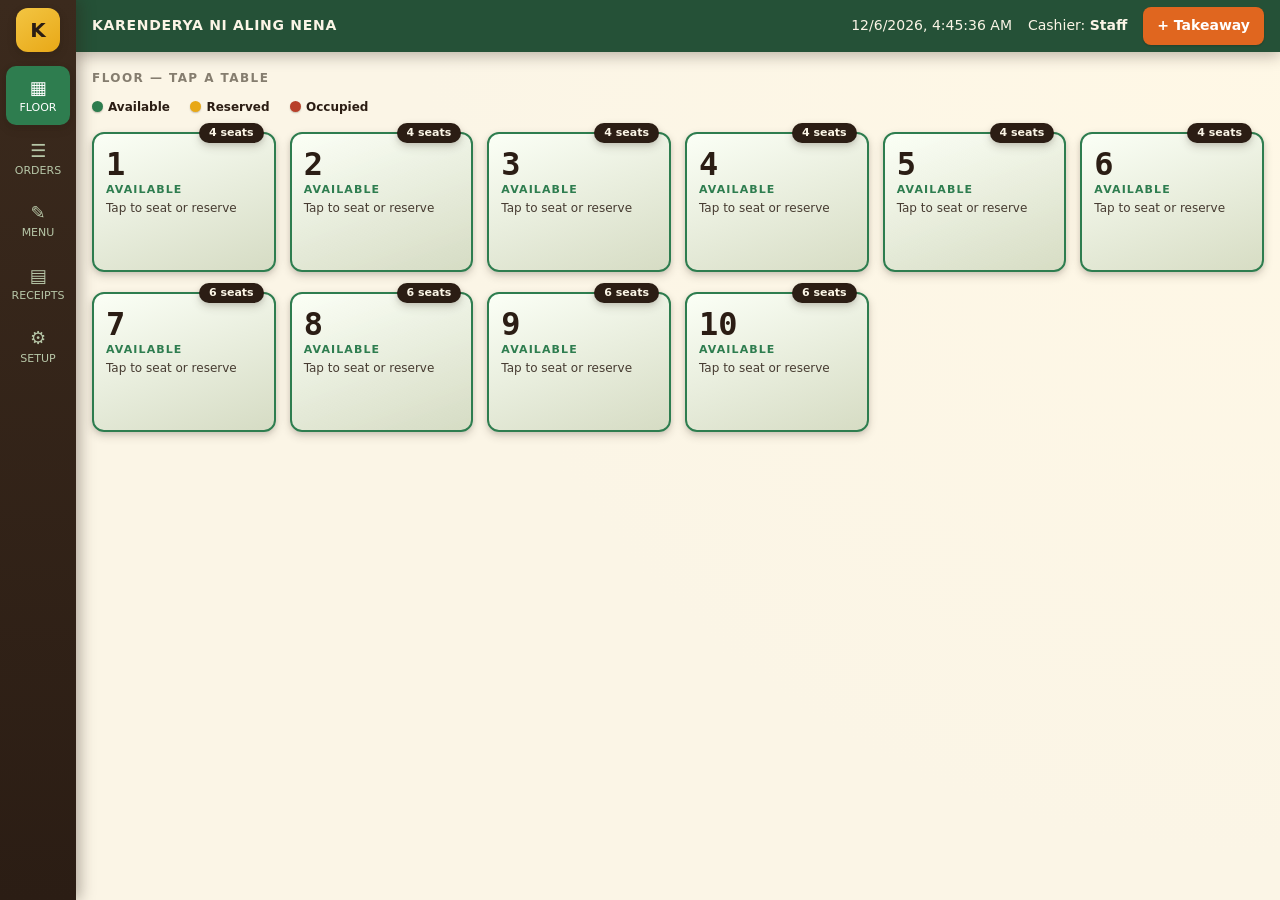
==== bill.html @ 6fe8aeac "Add files via upload" ====
<!DOCTYPE html>
<html>
<head>
  <meta charset="utf-8">
  <meta name="viewport" content="width=device-width,initial-scale=1">
  <title>Karenderya POS - Bill</title>
  <link rel="stylesheet" href="style.css">
</head>
<body>
  <section id="app">
    <nav id="side-menu">
      <strong class="logo">K</strong>
      <a id="link-floor" href="index.html" class="active"><span>▦</span>Floor</a>
      <a id="link-orders" href="orders.html"><span>☰</span>Orders</a>
      <a id="link-menu" href="menu.html"><span>✎</span>Menu</a>
      <a id="link-receipts" href="receipts.html"><span>▤</span>Receipts</a>
      <a id="link-settings" href="settings.html"><span>⚙</span>Setup</a>
    </nav>
    <header id="top-bar">
      <strong id="shop-name"></strong>
      <span id="date-time"></span>
      <span>Cashier: <b id="cashier-name"></b></span>
      <button onclick="newTakeaway()">+ Takeaway</button>
    </header>
    <main id="bill">
      <section class="paper">
        <h2 id="bill-title"></h2>
        <p id="discount-status"></p>
        <p><button id="discount-button" onclick="toggleDiscount()"></button></p>
        <hr>
        <table class="list">
          <thead><tr><th>Order</th><th>Food</th><th>Qty</th><th>Price</th></tr></thead>
          <tbody id="bill-rows"></tbody>
        </table>
        <table class="totals">
          <tr><td>Subtotal</td><td id="bill-subtotal"></td></tr>
          <tr><td>Discount</td><td id="bill-discount"></td></tr>
          <tr><td><b>Total due</b></td><td id="bill-due"></td></tr>
          <tr><td>Paid so far</td><td id="bill-paid"></td></tr>
          <tr><td><b>Balance</b></td><td id="bill-balance"></td></tr>
        </table>
        <section id="payment-box" class="box">
          <h3>Payment</h3>
          <p>Amount to collect now (can be partial)</p>
          <input id="collect" type="number" step="0.01" placeholder="Amount to collect, e.g. 150.00" oninput="showChange()">
          <p>Cash received</p>
          <input id="cash" type="number" step="0.01" placeholder="Cash from the customer, e.g. 200.00" oninput="showChange()">
          <p id="change" class="mono"></p>
          <p class="buttons">
            <button class="light-button" onclick="showPage('order')">← Add more food</button>
            <button id="pay-button" class="red-button" onclick="payNow()">Record payment</button>
          </p>
        </section>
        <p id="finish-box" class="buttons" hidden>
          <button class="red-button" onclick="finishCheckout()">Finish and release table</button>
        </p>
      </section>
    </main>
  </section>
  <script src="js/common.js"></script>
  <script src="js/bill.js"></script>
  <script>loadData();</script>
</body>
</html>
---- style.css ----
/* COLOR PSYCHOLOGY
   brown  = warm, earthy, trustworthy (sidebar, text)
   green  = fresh, "go" (available table, confirm, paid)
   orange = appetite + action (main buttons, prices)
   red    = busy / stop (occupied table)
   amber  = attention, special (reserved table, discount)
   cream  = clean, calm background                         */
:root{
  --brown:#2b1d14;--brown2:#3b2a1d;
  --green:#2e7d4f;--green-dark:#1d4a30;
  --orange:#e0661f;--red:#b8402a;--amber:#e8a817;
  --cream:#fbf5e6;--paper:#fffdf6;--sand:#eee4cc;--sage:#b7c7a8;--gray:#857d6f;--line:#dccfae;
  /* elevation: bigger number = higher above the page */
  --shadow-1:0 1px 2px rgba(43,29,20,.16),0 1px 1px rgba(43,29,20,.1);
  --shadow-2:0 4px 10px rgba(43,29,20,.16),0 2px 4px rgba(43,29,20,.1);
  --shadow-3:0 12px 26px rgba(43,29,20,.22),0 4px 8px rgba(43,29,20,.12);
  --shadow-4:0 28px 60px rgba(43,29,20,.4),0 8px 16px rgba(43,29,20,.2);
  --mono:ui-monospace,Consolas,monospace;--sans:"Segoe UI",system-ui,sans-serif;
}
*{box-sizing:border-box;margin:0}
html,body{height:100%}
body{font:14px/1.4 var(--sans);background:radial-gradient(circle at top right,#fff8e6,var(--cream) 55%);color:var(--brown)}
button,input{font:inherit;color:inherit}

/* buttons */
button{cursor:pointer;background:var(--green);color:#fff;border:0;border-radius:8px;padding:9px 14px;font-weight:600;box-shadow:var(--shadow-1);transition:transform .12s,box-shadow .12s,filter .12s}
button:hover{transform:translateY(-1px);box-shadow:var(--shadow-2);filter:brightness(1.07)}
button:active{transform:translateY(0);box-shadow:none}
button:disabled{opacity:.4;cursor:not-allowed;transform:none;box-shadow:none}
.red-button{background:var(--orange)}
.danger-button{background:var(--red)}
.gold-button{background:var(--amber);color:var(--brown)}
.light-button{background:var(--paper);color:var(--brown);border:1px solid var(--line)}
.small{padding:3px 9px;font-size:12px}
.tab.active{background:var(--green);color:#fff;border-color:var(--green)}

/* inputs */
input{padding:10px;border:1px solid var(--line);border-radius:8px;background:#fff;width:100%;margin:4px 0 8px;box-shadow:inset 0 1px 2px rgba(43,29,20,.08)}
input:focus{outline:none;border-color:var(--orange);box-shadow:0 0 0 3px rgba(224,102,31,.25)}
input::placeholder{color:rgba(43,29,20,.45);font-style:italic}

h1{font-size:22px;margin-bottom:4px}
h2{font-size:12px;letter-spacing:.12em;text-transform:uppercase;color:var(--gray);margin:0 0 10px}
h3{font-size:11px;letter-spacing:.1em;text-transform:uppercase;color:var(--gray);margin:10px 0 4px}
hr{border:0;border-top:1px dashed var(--line);margin:10px 0}
.price,.mono,td:last-child{font-family:var(--mono)}
.muted{color:var(--gray)}
.error{color:var(--red);font-weight:600;min-height:20px}
[hidden]{display:none!important}

/* page frame: sidebar and top bar float above the content */
#app{display:grid;grid-template-columns:76px 1fr;grid-template-rows:52px 1fr;height:100vh}
#side-menu{grid-row:1/3;position:relative;z-index:3;background:linear-gradient(180deg,var(--brown2),var(--brown));display:flex;flex-direction:column;align-items:center;padding:8px 0;gap:4px;box-shadow:4px 0 14px rgba(43,29,20,.35)}
#side-menu .logo{width:44px;height:44px;border-radius:12px;background:linear-gradient(145deg,#f3c542,var(--amber));color:var(--brown);display:grid;place-items:center;font-size:20px;margin-bottom:10px;box-shadow:var(--shadow-2)}
#side-menu a{width:64px;padding:9px 0;text-align:center;color:var(--sage);text-decoration:none;font-size:11px;text-transform:uppercase;border-radius:10px;transition:background .15s}
#side-menu a:hover{background:rgba(255,255,255,.08)}
#side-menu a span{display:block;font-size:18px}
#side-menu a.active{background:var(--green);color:#fff;box-shadow:var(--shadow-2)}
#top-bar{position:relative;z-index:2;display:flex;align-items:center;gap:16px;background:rgba(29,74,48,.96);color:var(--cream);padding:0 16px;box-shadow:0 4px 14px rgba(43,29,20,.3)}
#top-bar strong{flex:1;letter-spacing:.05em}
#top-bar button{background:var(--orange)}
main{position:relative;z-index:1;overflow:auto;padding:18px 16px}

/* floor: color key */
.key{margin-bottom:4px}
.key b{display:inline-block;margin-right:16px;font-size:12px}
.key b::before{content:'';display:inline-block;width:11px;height:11px;border-radius:50%;margin-right:5px;vertical-align:-1px;background:var(--c);box-shadow:var(--shadow-1)}
.k-free{--c:var(--green)}.k-reserved{--c:var(--amber)}.k-taken{--c:var(--red)}

/* floor: tables (the seat badge overlaps the top edge) */
.table-board{display:grid;grid-template-columns:repeat(auto-fill,minmax(160px,1fr));gap:20px 14px;margin:6px 0 14px;padding-top:10px}
.table-tile{position:relative;height:140px;text-align:left;border-radius:12px;border:2px solid var(--line);color:var(--brown);padding:14px 12px 12px;display:flex;flex-direction:column;gap:2px;font-weight:400;box-shadow:var(--shadow-2)}
.table-tile:hover{transform:translateY(-3px);box-shadow:var(--shadow-3)}
.table-tile small{display:block;font-size:12px;opacity:.85}
.table-number{font:800 32px/1 var(--mono)}
.state{font-size:11px;letter-spacing:.1em;text-transform:uppercase}
.seat-badge{position:absolute;top:-11px;right:10px;background:var(--brown);color:var(--cream);padding:2px 10px;border-radius:999px;font-size:11px;box-shadow:var(--shadow-2)}
.bill-amount{position:absolute;right:10px;bottom:9px;font:700 14px var(--mono);background:rgba(43,29,20,.08);padding:2px 8px;border-radius:6px}
.table-tile.free{background:linear-gradient(160deg,#fbfff6,rgba(183,199,168,.55));border-color:var(--green)}
.table-tile.free .state{color:var(--green)}
.table-tile.taken{background:linear-gradient(160deg,#cb5640,#9c3524);border-color:#8a2c1c;color:#fff}
.table-tile.taken .state{color:#ffd9a0}
.table-tile.taken .bill-amount{background:rgba(255,255,255,.2)}
.table-tile.reserved{background:linear-gradient(160deg,#fff3c4,#f6d56e);border-color:var(--amber)}
.table-tile.reserved .state{color:#8a5d00}

/* pop-up box: dark see-through backdrop + raised panel */
#table-box{position:fixed;inset:0;z-index:20;background:rgba(43,29,20,.55);backdrop-filter:blur(3px);display:grid;place-items:center;padding:16px}
#box-panel{width:100%;max-width:430px;max-height:92vh;overflow:auto;background:var(--paper);border-radius:14px;border-top:6px solid var(--amber);padding:18px;box-shadow:var(--shadow-4)}
#box-panel .buttons button{padding:10px}
.quick{display:flex;flex-wrap:wrap;gap:6px;margin:2px 0 8px}
.quick button{padding:5px 10px;font-size:12px}
#when-preview{font-weight:700;color:var(--green);min-height:20px}

/* order page */
#order{display:grid;grid-template-columns:150px 1fr 340px;gap:14px;height:100%}
#order>*{min-height:0;overflow:auto}
#category-list button{display:block;width:100%;text-align:left;margin-bottom:5px;background:var(--sand);color:var(--brown);border-radius:0 8px 8px 0;border-left:4px solid transparent}
#category-list button.active{background:var(--green);color:#fff;border-left-color:var(--orange)}
#food-area{padding:2px 4px 10px}
#search-box{position:sticky;top:0;z-index:5;box-shadow:var(--shadow-2);margin:0 0 12px}
.food-grid{display:grid;grid-template-columns:repeat(auto-fill,minmax(130px,1fr));gap:12px}
.food-card{position:relative;border:1px solid var(--line);background:var(--paper);color:var(--brown);border-radius:10px;padding:0 0 8px;text-align:left;display:flex;flex-direction:column;gap:3px;overflow:hidden;font-weight:400;box-shadow:var(--shadow-1)}
.food-card:hover{transform:translateY(-3px);box-shadow:var(--shadow-3)}
.food-card strong{padding:14px 8px 0;font-size:13px}
.food-card .price{position:absolute;top:56px;right:8px;background:var(--orange);color:#fff;padding:2px 9px;border-radius:999px;font-size:12px;font-weight:700;box-shadow:var(--shadow-2)}
.food-picture{position:relative;height:70px;background:linear-gradient(145deg,var(--sage),#9fb48f);color:var(--green-dark);font:800 26px var(--mono);display:grid;place-items:center}
.food-picture img{position:absolute;inset:0;width:100%;height:100%;object-fit:cover}
.food-card.unavailable{opacity:.45;filter:grayscale(.6);text-decoration:line-through}
#ticket{background:var(--paper);border:1px solid var(--line);border-top:6px solid var(--amber);border-radius:6px;display:flex;flex-direction:column;overflow:hidden;box-shadow:var(--shadow-3)}
#ticket>header{padding:10px 12px;background:rgba(238,228,204,.7);border-bottom:1px dashed var(--gray)}
#ticket>section{flex:1;overflow:auto;padding:4px 12px}
#ticket>footer{padding:10px 12px;border-top:1px dashed var(--gray);display:grid;gap:6px;background:rgba(238,228,204,.35)}
#ticket ul{list-style:none;padding:0}
#ticket li{padding:6px 0;border-bottom:1px dotted var(--line)}
#ticket li .price{float:right}
.big-total{display:flex;justify-content:space-between;font-size:18px;font-weight:800}

/* paper sheets (bill, setup, receipt): a second sheet peeks out underneath */
.paper{position:relative;max-width:560px;margin:6px auto 14px;background:var(--paper);border:1px solid var(--line);border-radius:10px;padding:18px;box-shadow:6px 6px 0 -2px rgba(255,253,246,.85),6px 6px 0 -1px var(--line),var(--shadow-3)}
.paper h2{margin-top:16px}.paper h2:first-child{margin-top:0}
.paper ul{list-style:none;padding:0}
.box{background:rgba(238,228,204,.45);border:1px solid var(--line);border-radius:10px;padding:12px;margin-top:12px;box-shadow:inset 0 1px 3px rgba(43,29,20,.1)}
.buttons{display:flex;gap:8px;margin-top:10px}.buttons button{flex:1}

/* discount tags: amber = special, soft green = normal */
.tag-yes,.tag-none{display:block;padding:8px 12px;border-radius:8px;font-weight:800;letter-spacing:.04em;margin-bottom:8px}
.tag-yes{background:rgba(232,168,23,.22);border:1px solid var(--amber);color:#7a5200}
.tag-none{background:rgba(46,125,79,.1);border:1px solid rgba(46,125,79,.4);color:var(--green)}

/* tables */
table.list,table.totals{width:100%;border-collapse:collapse;background:rgba(255,250,240,.9);box-shadow:var(--shadow-1)}
.list th{font-size:11px;text-align:left;letter-spacing:.08em;text-transform:uppercase;color:var(--gray);padding:8px;border-bottom:2px solid var(--line)}
.list td,.totals td{padding:8px;border-bottom:1px solid var(--line);vertical-align:top}
.totals td:last-child,.list td.right{text-align:right}
.status{font-size:11px;padding:2px 8px;border-radius:10px;background:rgba(43,29,20,.1);font-weight:700}
.status.pending{background:rgba(232,168,23,.4)}
.status.preparing{background:var(--orange);color:#fff}
.status.ready{background:var(--green);color:#fff}
.status.served,.status.completed{background:rgba(183,199,168,.8)}
.status.canceled{background:rgba(0,0,0,.08);color:var(--gray)}

/* receipt */
#receipt-paper{font:12px/1.4 var(--mono);background:#fff;color:#000;padding:12px;width:300px;margin:0 auto;box-shadow:var(--shadow-2)}
#receipt-paper header,#receipt-paper footer{text-align:center;display:block;padding:4px 0}
#receipt-paper table{width:100%;border-collapse:collapse;border-top:1px dashed #000}
#receipt-paper td{padding:1px 0}#receipt-paper td:last-child{text-align:right}
#r-discount-status{text-align:center;font-weight:700;padding:3px 0;border-top:1px dashed #000}

@media print{#side-menu,#top-bar,.no-print{display:none!important}#app{display:block;height:auto}main{padding:0}.paper{border:0;box-shadow:none}#receipt-paper{box-shadow:none;width:72mm}}
@media(max-width:900px){#order{grid-template-columns:1fr;height:auto}#category-list{display:flex;gap:4px;overflow:auto}#category-list button{width:auto;white-space:nowrap}}
@media(max-width:600px){#app{grid-template-columns:1fr;grid-template-rows:52px 1fr 60px}#side-menu{grid-row:3;flex-direction:row;justify-content:space-around;padding:0}#side-menu .logo{display:none}}
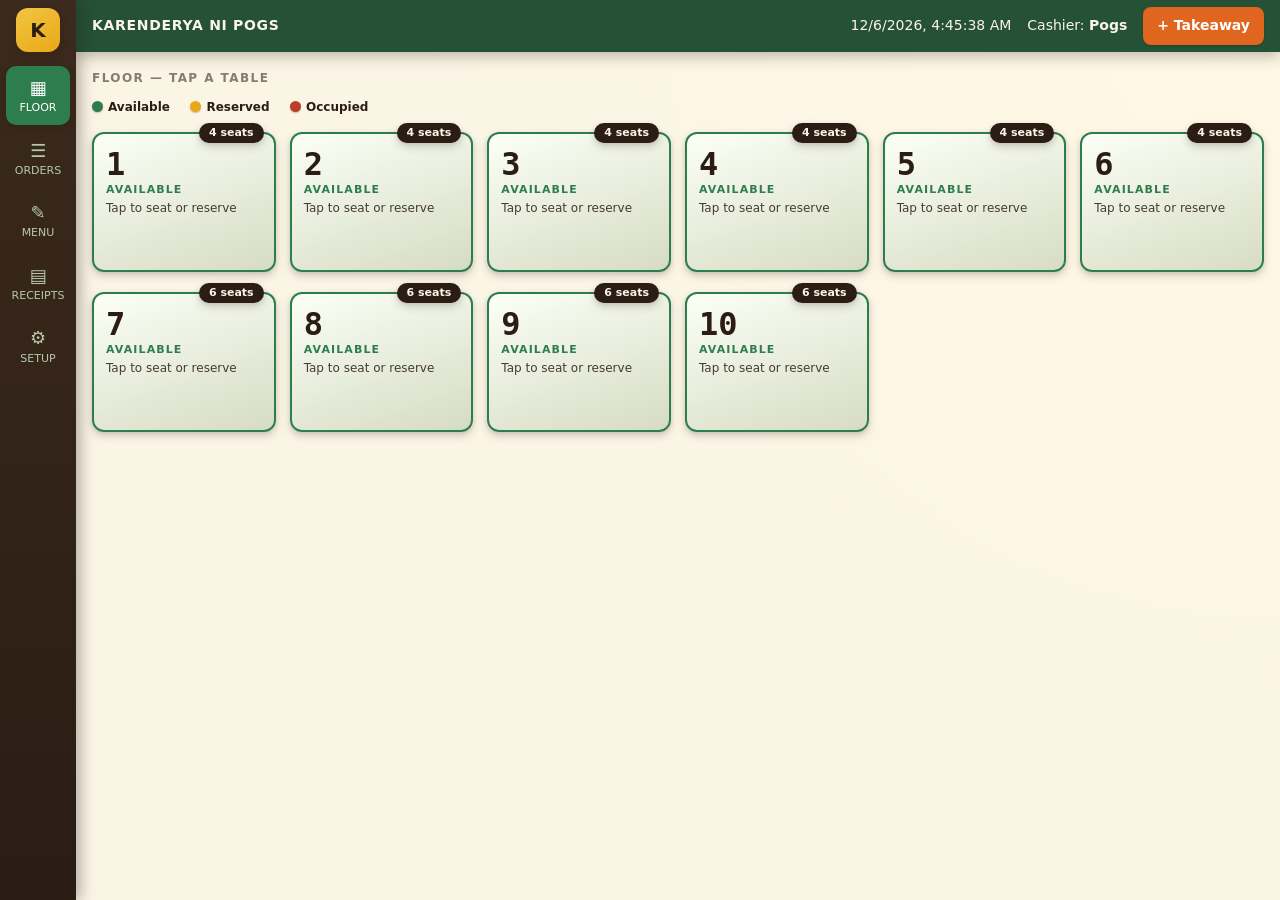
==== commit 53317028: "Update bill.html" ====
--- a/bill.html
+++ b/bill.html
@@ -10,7 +10,7 @@
   <section id="app">
     <nav id="side-menu">
       <strong class="logo">K</strong>
-      <a id="link-floor" href="index.html" class="active"><span>▦</span>Floor</a>
+      <a id="link-floor" href="index.html" class="active"><span>▦</span>Table</a>
       <a id="link-orders" href="orders.html"><span>☰</span>Orders</a>
       <a id="link-menu" href="menu.html"><span>✎</span>Menu</a>
       <a id="link-receipts" href="receipts.html"><span>▤</span>Receipts</a>
@@ -61,4 +61,4 @@
   <script src="js/bill.js"></script>
   <script>loadData();</script>
 </body>
-</html>+</html>
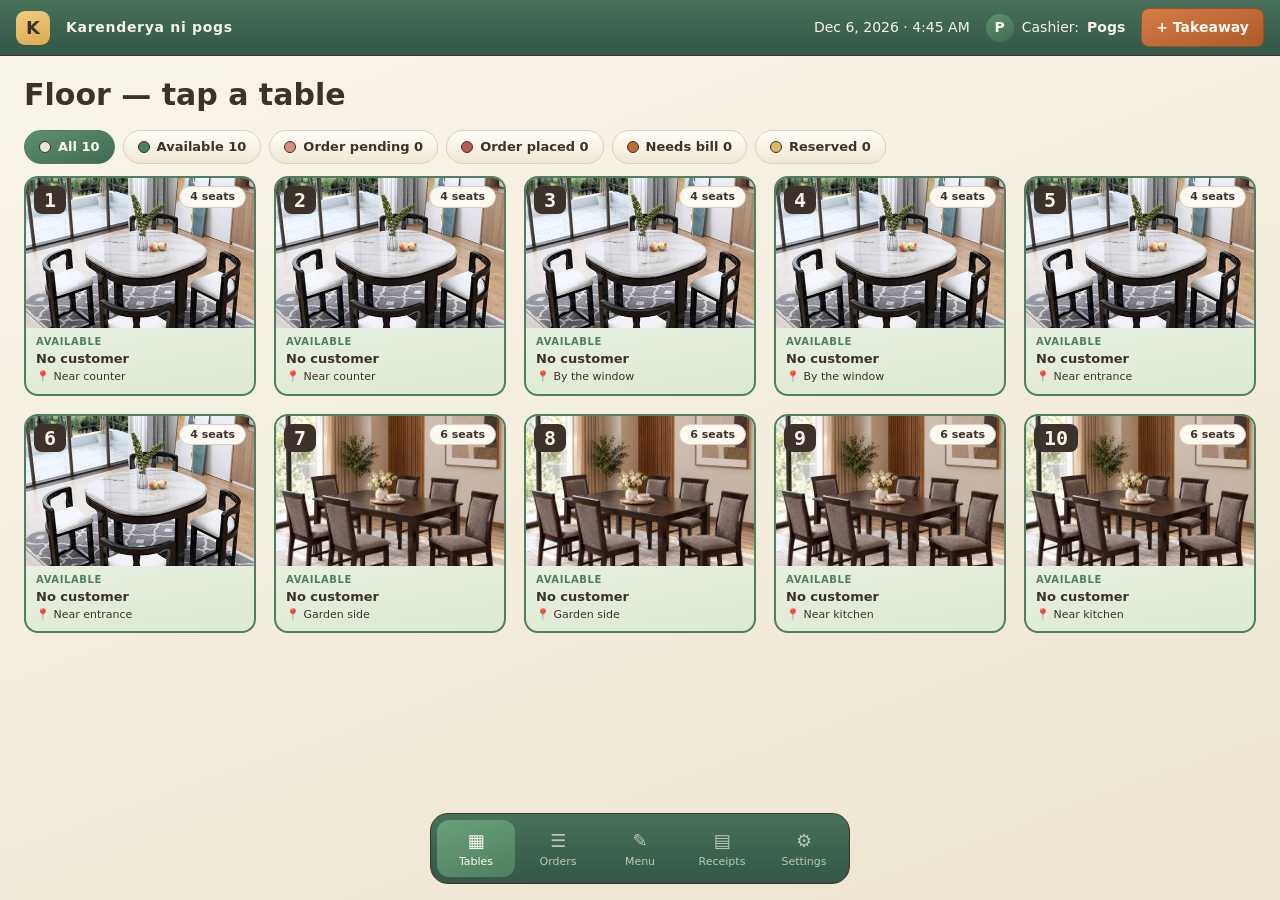
==== commit 5b00579c: "Add files via upload" ====
--- a/bill.html
+++ b/bill.html
@@ -9,18 +9,17 @@
 <body>
   <section id="app">
     <nav id="side-menu">
-      <strong class="logo">K</strong>
-      <a id="link-floor" href="index.html" class="active"><span>▦</span>Table</a>
+      <a id="link-floor" href="index.html" class="active"><span>▦</span>Tables</a>
       <a id="link-orders" href="orders.html"><span>☰</span>Orders</a>
       <a id="link-menu" href="menu.html"><span>✎</span>Menu</a>
       <a id="link-receipts" href="receipts.html"><span>▤</span>Receipts</a>
-      <a id="link-settings" href="settings.html"><span>⚙</span>Setup</a>
+      <a id="link-settings" href="settings.html"><span>⚙</span>Settings</a>
     </nav>
     <header id="top-bar">
+      <strong class="logo">K</strong>
       <strong id="shop-name"></strong>
       <span id="date-time"></span>
-      <span>Cashier: <b id="cashier-name"></b></span>
-      <button onclick="newTakeaway()">+ Takeaway</button>
+      <span class="cashier"><i id="avatar"></i>Cashier: <b id="cashier-name"></b></span>
     </header>
     <main id="bill">
       <section class="paper">
@@ -41,7 +40,7 @@
         </table>
         <section id="payment-box" class="box">
           <h3>Payment</h3>
-          <p>Amount to collect now (can be partial)</p>
+          <p>Amount to collect now</p>
           <input id="collect" type="number" step="0.01" placeholder="Amount to collect, e.g. 150.00" oninput="showChange()">
           <p>Cash received</p>
           <input id="cash" type="number" step="0.01" placeholder="Cash from the customer, e.g. 200.00" oninput="showChange()">
@@ -61,4 +60,4 @@
   <script src="js/bill.js"></script>
   <script>loadData();</script>
 </body>
-</html>
+</html>
--- a/style.css
+++ b/style.css
@@ -1,46 +1,49 @@
-/* COLOR PSYCHOLOGY
-   brown  = warm, earthy, trustworthy (sidebar, text)
-   green  = fresh, "go" (available table, confirm, paid)
-   orange = appetite + action (main buttons, prices)
+/* COLOR MEANING (soft colors, easy on the eyes)
+   brown  = warm, trustworthy (text)
+   green  = fresh, "go" (available table, confirm, paid, top bar, menu dock)
+   orange = appetite + action (main buttons)
    red    = busy / stop (occupied table)
-   amber  = attention, special (reserved table, discount)
-   cream  = clean, calm background                         */
+   amber  = attention, special (reserved table, discount, price tags)
+   cream  = calm background
+   Gradients: each color fades slowly from a lighter shade to a darker one. */
 :root{
-  --brown:#2b1d14;--brown2:#3b2a1d;
-  --green:#2e7d4f;--green-dark:#1d4a30;
-  --orange:#e0661f;--red:#b8402a;--amber:#e8a817;
-  --cream:#fbf5e6;--paper:#fffdf6;--sand:#eee4cc;--sage:#b7c7a8;--gray:#857d6f;--line:#dccfae;
-  /* elevation: bigger number = higher above the page */
-  --shadow-1:0 1px 2px rgba(43,29,20,.16),0 1px 1px rgba(43,29,20,.1);
-  --shadow-2:0 4px 10px rgba(43,29,20,.16),0 2px 4px rgba(43,29,20,.1);
-  --shadow-3:0 12px 26px rgba(43,29,20,.22),0 4px 8px rgba(43,29,20,.12);
-  --shadow-4:0 28px 60px rgba(43,29,20,.4),0 8px 16px rgba(43,29,20,.2);
+  --brown:#3d322b;--brown2:#4a3e35;
+  --green:#4f7f60;--green-dark:#3b5f4a;
+  --orange:#bf6a33;--red:#b85a4c;--amber:#e0b862;
+  --cream:#f6f1e7;--paper:#fbf8f1;--sand:#ebe4d4;--sage:#b9c8b4;--gray:#7a7266;--line:#d9d0bd;
+  --g-green:linear-gradient(160deg,#5d9170,#3f6a52);
+  --g-dark:linear-gradient(180deg,#477059,#345748);
+  --g-orange:linear-gradient(160deg,#d27d45,#b05a2a);
+  --g-red:linear-gradient(160deg,#cd7364,#a84e41);
+  --g-amber:linear-gradient(160deg,#f0cd80,#dcab4e);
+  --g-sage:linear-gradient(160deg,#cbd8c4,#a9bd9f);
+  --g-paper:linear-gradient(180deg,#fffdf8,#f6f0e1);
   --mono:ui-monospace,Consolas,monospace;--sans:"Segoe UI",system-ui,sans-serif;
 }
 *{box-sizing:border-box;margin:0}
 html,body{height:100%}
-body{font:14px/1.4 var(--sans);background:radial-gradient(circle at top right,#fff8e6,var(--cream) 55%);color:var(--brown)}
+body{font:14px/1.4 var(--sans);background:linear-gradient(160deg,#faf5eb,#ede5d1) fixed;color:var(--brown)}
 button,input{font:inherit;color:inherit}
 
 /* buttons */
-button{cursor:pointer;background:var(--green);color:#fff;border:0;border-radius:8px;padding:9px 14px;font-weight:600;box-shadow:var(--shadow-1);transition:transform .12s,box-shadow .12s,filter .12s}
-button:hover{transform:translateY(-1px);box-shadow:var(--shadow-2);filter:brightness(1.07)}
-button:active{transform:translateY(0);box-shadow:none}
-button:disabled{opacity:.4;cursor:not-allowed;transform:none;box-shadow:none}
-.red-button{background:var(--orange)}
-.danger-button{background:var(--red)}
-.gold-button{background:var(--amber);color:var(--brown)}
-.light-button{background:var(--paper);color:var(--brown);border:1px solid var(--line)}
+button{cursor:pointer;font-family:var(--sans);background:var(--g-green);color:var(--paper);border:1px solid var(--green-dark);border-radius:8px;padding:9px 14px;font-weight:600}
+button:hover{filter:brightness(1.07)}
+button:disabled{background:var(--sand);color:var(--gray);border-color:var(--line);cursor:not-allowed}
+.red-button{background:var(--g-orange);border-color:#9a5326}
+.danger-button{background:var(--g-red);border-color:#96493e}
+.gold-button{background:var(--g-amber);color:var(--brown);border-color:#b8913a}
+.light-button{background:linear-gradient(180deg,#fffdf8,#efe7d4);color:var(--brown);border:1px solid var(--line)}
 .small{padding:3px 9px;font-size:12px}
-.tab.active{background:var(--green);color:#fff;border-color:var(--green)}
+.tab.active{background:var(--g-green);color:var(--paper);border-color:var(--green)}
 
 /* inputs */
-input{padding:10px;border:1px solid var(--line);border-radius:8px;background:#fff;width:100%;margin:4px 0 8px;box-shadow:inset 0 1px 2px rgba(43,29,20,.08)}
-input:focus{outline:none;border-color:var(--orange);box-shadow:0 0 0 3px rgba(224,102,31,.25)}
-input::placeholder{color:rgba(43,29,20,.45);font-style:italic}
+input{padding:10px;border:1px solid var(--line);border-radius:8px;background:var(--paper);width:100%;margin:4px 0 8px}
+input:focus{outline:2px solid var(--orange);border-color:var(--orange)}
+input::placeholder{color:var(--gray);font-style:italic}
 
 h1{font-size:22px;margin-bottom:4px}
 h2{font-size:12px;letter-spacing:.12em;text-transform:uppercase;color:var(--gray);margin:0 0 10px}
+main>h2{font-size:30px;letter-spacing:0;text-transform:none;color:var(--brown);margin-bottom:14px}
 h3{font-size:11px;letter-spacing:.1em;text-transform:uppercase;color:var(--gray);margin:10px 0 4px}
 hr{border:0;border-top:1px dashed var(--line);margin:10px 0}
 .price,.mono,td:last-child{font-family:var(--mono)}
@@ -48,105 +51,133 @@
 .error{color:var(--red);font-weight:600;min-height:20px}
 [hidden]{display:none!important}
 
-/* page frame: sidebar and top bar float above the content */
-#app{display:grid;grid-template-columns:76px 1fr;grid-template-rows:52px 1fr;height:100vh}
-#side-menu{grid-row:1/3;position:relative;z-index:3;background:linear-gradient(180deg,var(--brown2),var(--brown));display:flex;flex-direction:column;align-items:center;padding:8px 0;gap:4px;box-shadow:4px 0 14px rgba(43,29,20,.35)}
-#side-menu .logo{width:44px;height:44px;border-radius:12px;background:linear-gradient(145deg,#f3c542,var(--amber));color:var(--brown);display:grid;place-items:center;font-size:20px;margin-bottom:10px;box-shadow:var(--shadow-2)}
-#side-menu a{width:64px;padding:9px 0;text-align:center;color:var(--sage);text-decoration:none;font-size:11px;text-transform:uppercase;border-radius:10px;transition:background .15s}
-#side-menu a:hover{background:rgba(255,255,255,.08)}
+/* page frame: top bar on top, floating menu dock at the bottom */
+#app{display:grid;grid-template-columns:1fr;grid-template-rows:56px 1fr;height:100vh}
+#side-menu{position:fixed;bottom:16px;left:50%;transform:translateX(-50%);z-index:10;display:flex;flex-direction:row;gap:4px;padding:6px;background:var(--g-dark);border:1px solid var(--brown);border-radius:18px}
+#side-menu a{width:78px;padding:8px 0;text-align:center;color:var(--sage);text-decoration:none;font-size:11px;border-radius:12px}
+#side-menu a:hover{background:#4a7459}
 #side-menu a span{display:block;font-size:18px}
-#side-menu a.active{background:var(--green);color:#fff;box-shadow:var(--shadow-2)}
-#top-bar{position:relative;z-index:2;display:flex;align-items:center;gap:16px;background:rgba(29,74,48,.96);color:var(--cream);padding:0 16px;box-shadow:0 4px 14px rgba(43,29,20,.3)}
-#top-bar strong{flex:1;letter-spacing:.05em}
-#top-bar button{background:var(--orange)}
-main{position:relative;z-index:1;overflow:auto;padding:18px 16px}
+#side-menu a.active{background:linear-gradient(160deg,#68a07b,#4f7f60);color:var(--paper)}
+#top-bar{position:relative;z-index:2;display:flex;align-items:center;gap:16px;background:var(--g-dark);color:var(--cream);padding:0 16px;border-bottom:1px solid var(--brown)}
+#top-bar #shop-name{flex:1;letter-spacing:.05em}
+#top-bar .logo{width:34px;height:34px;border-radius:9px;background:var(--g-amber);color:var(--brown);display:grid;place-items:center;font-size:18px;flex:none}
+.cashier{display:flex;align-items:center;gap:8px}
+#avatar{width:28px;height:28px;border-radius:50%;background:var(--g-green);display:grid;place-items:center;font-style:normal;font-weight:700}
+#top-bar button{background:var(--g-orange);border-color:#9a5326}
+main{position:relative;z-index:1;overflow:auto;padding:18px 24px 110px}
 
 /* floor: color key */
-.key{margin-bottom:4px}
-.key b{display:inline-block;margin-right:16px;font-size:12px}
-.key b::before{content:'';display:inline-block;width:11px;height:11px;border-radius:50%;margin-right:5px;vertical-align:-1px;background:var(--c);box-shadow:var(--shadow-1)}
-.k-free{--c:var(--green)}.k-reserved{--c:var(--amber)}.k-taken{--c:var(--red)}
+/* floor: filter buttons (click one to show only that group of tables) */
+.filters{display:flex;flex-wrap:wrap;gap:8px;margin-bottom:12px}
+.filters button{display:flex;align-items:center;gap:7px;padding:7px 14px;border-radius:999px;font-size:13px}
+.filters button::before{content:'';width:10px;height:10px;border-radius:50%;background:var(--c);border:1px solid var(--brown)}
+.filters button.active{background:var(--g-green);color:var(--paper);border-color:var(--green)}
+.f-all{--c:var(--sand)}.f-free{--c:var(--green)}.f-pending{--c:#d98e80}.f-placed{--c:var(--red)}.f-bill{--c:var(--orange)}.f-reserved{--c:var(--amber)}
 
-/* floor: tables (the seat badge overlaps the top edge) */
-.table-board{display:grid;grid-template-columns:repeat(auto-fill,minmax(160px,1fr));gap:20px 14px;margin:6px 0 14px;padding-top:10px}
-.table-tile{position:relative;height:140px;text-align:left;border-radius:12px;border:2px solid var(--line);color:var(--brown);padding:14px 12px 12px;display:flex;flex-direction:column;gap:2px;font-weight:400;box-shadow:var(--shadow-2)}
-.table-tile:hover{transform:translateY(-3px);box-shadow:var(--shadow-3)}
-.table-tile small{display:block;font-size:12px;opacity:.85}
-.table-number{font:800 32px/1 var(--mono)}
-.state{font-size:11px;letter-spacing:.1em;text-transform:uppercase}
-.seat-badge{position:absolute;top:-11px;right:10px;background:var(--brown);color:var(--cream);padding:2px 10px;border-radius:999px;font-size:11px;box-shadow:var(--shadow-2)}
-.bill-amount{position:absolute;right:10px;bottom:9px;font:700 14px var(--mono);background:rgba(43,29,20,.08);padding:2px 8px;border-radius:6px}
-.table-tile.free{background:linear-gradient(160deg,#fbfff6,rgba(183,199,168,.55));border-color:var(--green)}
+/* floor: table cards = picture on top, details below */
+.table-board{display:grid;grid-template-columns:repeat(auto-fill,minmax(200px,1fr));gap:18px;margin:6px 0 14px}
+.table-tile{position:relative;display:flex;flex-direction:column;padding:0;overflow:hidden;text-align:left;border-radius:14px;border:2px solid var(--line);color:var(--brown);font-weight:400}
+.table-picture{position:relative;height:150px;display:grid;place-items:center;overflow:hidden}
+.table-picture img{width:100%;height:100%;object-fit:cover}
+.take-icon{font-size:46px}
+.table-number{position:absolute;left:8px;top:8px;font:800 20px/1 var(--mono);background:var(--brown);color:var(--cream);padding:4px 10px;border-radius:8px}
+.seat-badge{position:absolute;right:8px;top:8px;background:var(--paper);color:var(--brown);border:1px solid var(--line);padding:2px 10px;border-radius:999px;font-size:11px;font-weight:700}
+.table-info{display:flex;flex-direction:column;gap:1px;padding:7px 10px 9px}
+.state{font-size:10px;letter-spacing:.06em;text-transform:uppercase;font-weight:700}
+.who{font-size:13px}
+.where{font-size:11px}
+.bill-amount{align-self:flex-start;margin-top:4px;font:800 19px var(--mono);padding:3px 14px;border-radius:999px;background:var(--g-amber);color:#4a3410;border:1px solid #c69a3a}
+.table-tile.free{background:linear-gradient(170deg,#f6faf1,#dde9d3);border-color:var(--green)}
+.table-tile.free .table-picture{background:linear-gradient(160deg,#e9f1e1,#cfe0c4)}
 .table-tile.free .state{color:var(--green)}
-.table-tile.taken{background:linear-gradient(160deg,#cb5640,#9c3524);border-color:#8a2c1c;color:#fff}
-.table-tile.taken .state{color:#ffd9a0}
-.table-tile.taken .bill-amount{background:rgba(255,255,255,.2)}
-.table-tile.reserved{background:linear-gradient(160deg,#fff3c4,#f6d56e);border-color:var(--amber)}
-.table-tile.reserved .state{color:#8a5d00}
+.table-tile.taken{background:var(--g-red);border-color:#96493e;color:var(--paper)}
+.table-tile.taken .table-picture{background:linear-gradient(160deg,#dc9a8d,#c96f60)}
+.table-tile.taken .state{color:#f5deb0}
+.table-tile.pending{background:linear-gradient(170deg,#d98e80,#bd6454)}
+.table-tile.pending .table-picture{background:linear-gradient(160deg,#e8b0a5,#d98e80)}
+.table-tile.bill{background:var(--g-orange);border-color:#9a5326}
+.table-tile.bill .table-picture{background:linear-gradient(160deg,#e6ad82,#d08852)}
+.table-tile.reserved{background:linear-gradient(170deg,#fbf0cf,#f0d998);border-color:var(--amber)}
+.table-tile.reserved .table-picture{background:linear-gradient(160deg,#fcf4d8,#f3dfa3)}
+.table-tile.reserved .state{color:#7a5a1e}
+.table-tile:hover{filter:brightness(1.04)}
 
-/* pop-up box: dark see-through backdrop + raised panel */
-#table-box{position:fixed;inset:0;z-index:20;background:rgba(43,29,20,.55);backdrop-filter:blur(3px);display:grid;place-items:center;padding:16px}
-#box-panel{width:100%;max-width:430px;max-height:92vh;overflow:auto;background:var(--paper);border-radius:14px;border-top:6px solid var(--amber);padding:18px;box-shadow:var(--shadow-4)}
+/* pop-up box: faded and slightly blurred backdrop, panel on top */
+#table-box{position:fixed;inset:0;z-index:20;background:rgba(61,50,43,.45);backdrop-filter:blur(4px);display:grid;place-items:center;padding:16px}
+#box-panel{width:100%;max-width:430px;max-height:92vh;overflow:auto;background:var(--g-paper);border:1px solid var(--brown);border-radius:14px;border-top:6px solid var(--amber);padding:18px}
 #box-panel .buttons button{padding:10px}
 .quick{display:flex;flex-wrap:wrap;gap:6px;margin:2px 0 8px}
 .quick button{padding:5px 10px;font-size:12px}
 #when-preview{font-weight:700;color:var(--green);min-height:20px}
 
-/* order page */
-#order{display:grid;grid-template-columns:150px 1fr 340px;gap:14px;height:100%}
+/* order page: categories | food (6 per line) | wider ticket */
+#order{display:grid;grid-template-columns:130px 1fr 450px;gap:14px;height:100%}
 #order>*{min-height:0;overflow:auto}
-#category-list button{display:block;width:100%;text-align:left;margin-bottom:5px;background:var(--sand);color:var(--brown);border-radius:0 8px 8px 0;border-left:4px solid transparent}
-#category-list button.active{background:var(--green);color:#fff;border-left-color:var(--orange)}
+#category-list button{display:block;width:100%;text-align:left;margin-bottom:5px;background:linear-gradient(180deg,#f3ecdb,var(--sand));color:var(--brown);border-color:var(--line);border-radius:0 8px 8px 0;border-left:4px solid transparent}
+#category-list button.active{background:var(--g-green);color:var(--paper);border-color:var(--green);border-left-color:var(--orange)}
 #food-area{padding:2px 4px 10px}
-#search-box{position:sticky;top:0;z-index:5;box-shadow:var(--shadow-2);margin:0 0 12px}
-.food-grid{display:grid;grid-template-columns:repeat(auto-fill,minmax(130px,1fr));gap:12px}
-.food-card{position:relative;border:1px solid var(--line);background:var(--paper);color:var(--brown);border-radius:10px;padding:0 0 8px;text-align:left;display:flex;flex-direction:column;gap:3px;overflow:hidden;font-weight:400;box-shadow:var(--shadow-1)}
-.food-card:hover{transform:translateY(-3px);box-shadow:var(--shadow-3)}
-.food-card strong{padding:14px 8px 0;font-size:13px}
-.food-card .price{position:absolute;top:56px;right:8px;background:var(--orange);color:#fff;padding:2px 9px;border-radius:999px;font-size:12px;font-weight:700;box-shadow:var(--shadow-2)}
-.food-picture{position:relative;height:70px;background:linear-gradient(145deg,var(--sage),#9fb48f);color:var(--green-dark);font:800 26px var(--mono);display:grid;place-items:center}
+#search-box{position:sticky;top:0;z-index:5;margin:0 0 12px}
+.food-grid{display:grid;grid-template-columns:repeat(6,1fr);gap:12px}
+/* the picture fills the whole card; the name sits on the picture at the bottom */
+.food-card{position:relative;display:block;aspect-ratio:1/1.15;padding:0;overflow:hidden;border-radius:14px;border:1px solid var(--line);background:var(--sand);color:var(--brown);text-align:left;font-weight:400}
+.food-card:hover{border-color:var(--orange)}
+.food-picture{position:absolute;inset:0;background:var(--g-sage);color:var(--green-dark);font:800 40px var(--mono);display:grid;place-items:center}
 .food-picture img{position:absolute;inset:0;width:100%;height:100%;object-fit:cover}
-.food-card.unavailable{opacity:.45;filter:grayscale(.6);text-decoration:line-through}
-#ticket{background:var(--paper);border:1px solid var(--line);border-top:6px solid var(--amber);border-radius:6px;display:flex;flex-direction:column;overflow:hidden;box-shadow:var(--shadow-3)}
-#ticket>header{padding:10px 12px;background:rgba(238,228,204,.7);border-bottom:1px dashed var(--gray)}
+.food-card strong{position:absolute;left:0;right:0;bottom:0;padding:34px 8px 8px;font-size:13px;color:#fffaf0;background:linear-gradient(180deg,rgba(40,28,18,0),rgba(40,28,18,.82))}
+.food-card .price{position:absolute;top:8px;right:8px;background:var(--g-amber);color:#3d2a10;padding:3px 10px;border-radius:999px;font:800 13px var(--mono);border:1px solid #c69a3a}
+/* sold out: gray with a line through it */
+.food-card.unavailable{border-color:var(--gray)}
+.food-card.unavailable .food-picture{background:var(--line);color:var(--gray)}
+.food-card.unavailable .food-picture img{filter:grayscale(1)}
+.food-card.unavailable strong,.food-card.unavailable .price{text-decoration:line-through}
+.food-card.unavailable .price{background:var(--gray);color:var(--paper);border-color:var(--gray)}
+#ticket{background:var(--g-paper);border:1px solid var(--brown);border-top:6px solid var(--amber);border-radius:6px;display:flex;flex-direction:column;overflow:hidden}
+#ticket>header{padding:10px 12px;background:linear-gradient(180deg,#f1e9d6,var(--sand));border-bottom:1px dashed var(--gray)}
 #ticket>section{flex:1;overflow:auto;padding:4px 12px}
-#ticket>footer{padding:10px 12px;border-top:1px dashed var(--gray);display:grid;gap:6px;background:rgba(238,228,204,.35)}
+#ticket>footer{padding:10px 12px;border-top:1px dashed var(--gray);display:grid;gap:6px;background:linear-gradient(180deg,var(--cream),#efe8d6)}
 #ticket ul{list-style:none;padding:0}
 #ticket li{padding:6px 0;border-bottom:1px dotted var(--line)}
 #ticket li .price{float:right}
 .big-total{display:flex;justify-content:space-between;font-size:18px;font-weight:800}
 
-/* paper sheets (bill, setup, receipt): a second sheet peeks out underneath */
-.paper{position:relative;max-width:560px;margin:6px auto 14px;background:var(--paper);border:1px solid var(--line);border-radius:10px;padding:18px;box-shadow:6px 6px 0 -2px rgba(255,253,246,.85),6px 6px 0 -1px var(--line),var(--shadow-3)}
+/* paper sheets (bill, settings, receipt) */
+.paper{position:relative;max-width:560px;margin:6px auto 14px;background:var(--g-paper);border:1px solid var(--brown);border-radius:10px;padding:18px}
 .paper h2{margin-top:16px}.paper h2:first-child{margin-top:0}
 .paper ul{list-style:none;padding:0}
-.box{background:rgba(238,228,204,.45);border:1px solid var(--line);border-radius:10px;padding:12px;margin-top:12px;box-shadow:inset 0 1px 3px rgba(43,29,20,.1)}
+.box{background:linear-gradient(180deg,#f1e9d6,var(--sand));border:1px solid var(--line);border-radius:10px;padding:12px;margin-top:12px}
 .buttons{display:flex;gap:8px;margin-top:10px}.buttons button{flex:1}
 
 /* discount tags: amber = special, soft green = normal */
 .tag-yes,.tag-none{display:block;padding:8px 12px;border-radius:8px;font-weight:800;letter-spacing:.04em;margin-bottom:8px}
-.tag-yes{background:rgba(232,168,23,.22);border:1px solid var(--amber);color:#7a5200}
-.tag-none{background:rgba(46,125,79,.1);border:1px solid rgba(46,125,79,.4);color:var(--green)}
+.tag-yes{background:linear-gradient(180deg,#f9edca,#f0dca0);border:1px solid var(--amber);color:#6b5016}
+.tag-none{background:linear-gradient(180deg,#e9f2eb,#d6e6da);border:1px solid var(--green);color:var(--green)}
 
 /* tables */
-table.list,table.totals{width:100%;border-collapse:collapse;background:rgba(255,250,240,.9);box-shadow:var(--shadow-1)}
-.list th{font-size:11px;text-align:left;letter-spacing:.08em;text-transform:uppercase;color:var(--gray);padding:8px;border-bottom:2px solid var(--line)}
+table.list,table.totals{width:100%;border-collapse:collapse;background:var(--paper);border:1px solid var(--line)}
+table.list{border-collapse:separate;border-spacing:0;border-radius:12px;overflow:hidden}
+.list th{font-size:11px;text-align:left;letter-spacing:.08em;text-transform:uppercase;color:var(--gray);padding:8px;border-bottom:2px solid var(--line);background:linear-gradient(180deg,#f6f0e1,var(--sand))}
 .list td,.totals td{padding:8px;border-bottom:1px solid var(--line);vertical-align:top}
 .totals td:last-child,.list td.right{text-align:right}
-.status{font-size:11px;padding:2px 8px;border-radius:10px;background:rgba(43,29,20,.1);font-weight:700}
-.status.pending{background:rgba(232,168,23,.4)}
-.status.preparing{background:var(--orange);color:#fff}
-.status.ready{background:var(--green);color:#fff}
-.status.served,.status.completed{background:rgba(183,199,168,.8)}
-.status.canceled{background:rgba(0,0,0,.08);color:var(--gray)}
+.list tr.sold-out td:not(:last-child){color:var(--gray);background:var(--sand);text-decoration:line-through}
+.status{font-size:11px;padding:2px 8px;border-radius:10px;background:var(--sand);border:1px solid var(--line);font-weight:700}
+.status.pending{background:var(--g-amber);border-color:#c69a3a}
+.status.preparing{background:var(--g-orange);color:var(--paper);border-color:var(--orange)}
+.status.ready{background:var(--g-green);color:var(--paper);border-color:var(--green)}
+.status.served,.status.completed{background:var(--g-sage);border-color:var(--sage)}
+.status.canceled{background:var(--sand);color:var(--gray);text-decoration:line-through}
 
-/* receipt */
-#receipt-paper{font:12px/1.4 var(--mono);background:#fff;color:#000;padding:12px;width:300px;margin:0 auto;box-shadow:var(--shadow-2)}
+/* receipt (stays plain black on white like real paper) */
+#receipt-paper{font:12px/1.4 var(--mono);background:#fff;color:#000;padding:12px;width:300px;margin:0 auto;border:1px solid var(--line)}
 #receipt-paper header,#receipt-paper footer{text-align:center;display:block;padding:4px 0}
 #receipt-paper table{width:100%;border-collapse:collapse;border-top:1px dashed #000}
 #receipt-paper td{padding:1px 0}#receipt-paper td:last-child{text-align:right}
 #r-discount-status{text-align:center;font-weight:700;padding:3px 0;border-top:1px dashed #000}
 
-@media print{#side-menu,#top-bar,.no-print{display:none!important}#app{display:block;height:auto}main{padding:0}.paper{border:0;box-shadow:none}#receipt-paper{box-shadow:none;width:72mm}}
-@media(max-width:900px){#order{grid-template-columns:1fr;height:auto}#category-list{display:flex;gap:4px;overflow:auto}#category-list button{width:auto;white-space:nowrap}}
-@media(max-width:600px){#app{grid-template-columns:1fr;grid-template-rows:52px 1fr 60px}#side-menu{grid-row:3;flex-direction:row;justify-content:space-around;padding:0}#side-menu .logo{display:none}}+/* menu page: round "+ Add menu item" button floats at the bottom right */
+#add-button{position:fixed;right:24px;bottom:26px;z-index:10;background:var(--g-dark);border:1px solid var(--brown);border-radius:999px;padding:12px 20px}
+#menu-rows td:nth-child(2){font-weight:700}
+
+@media print{#side-menu,#top-bar,.no-print{display:none!important}#app{display:block;height:auto}main{padding:0}.paper{border:0}#receipt-paper{border:0;width:72mm}}
+@media(max-width:1250px){.food-grid{grid-template-columns:repeat(4,1fr)}}
+@media(max-width:900px){#order{grid-template-columns:1fr;height:auto}#category-list{display:flex;gap:4px;overflow:auto}#category-list button{width:auto;white-space:nowrap}.food-grid{grid-template-columns:repeat(3,1fr)}}
+@media(max-width:600px){#side-menu a{width:56px;font-size:10px}.food-grid{grid-template-columns:repeat(2,1fr)}}
